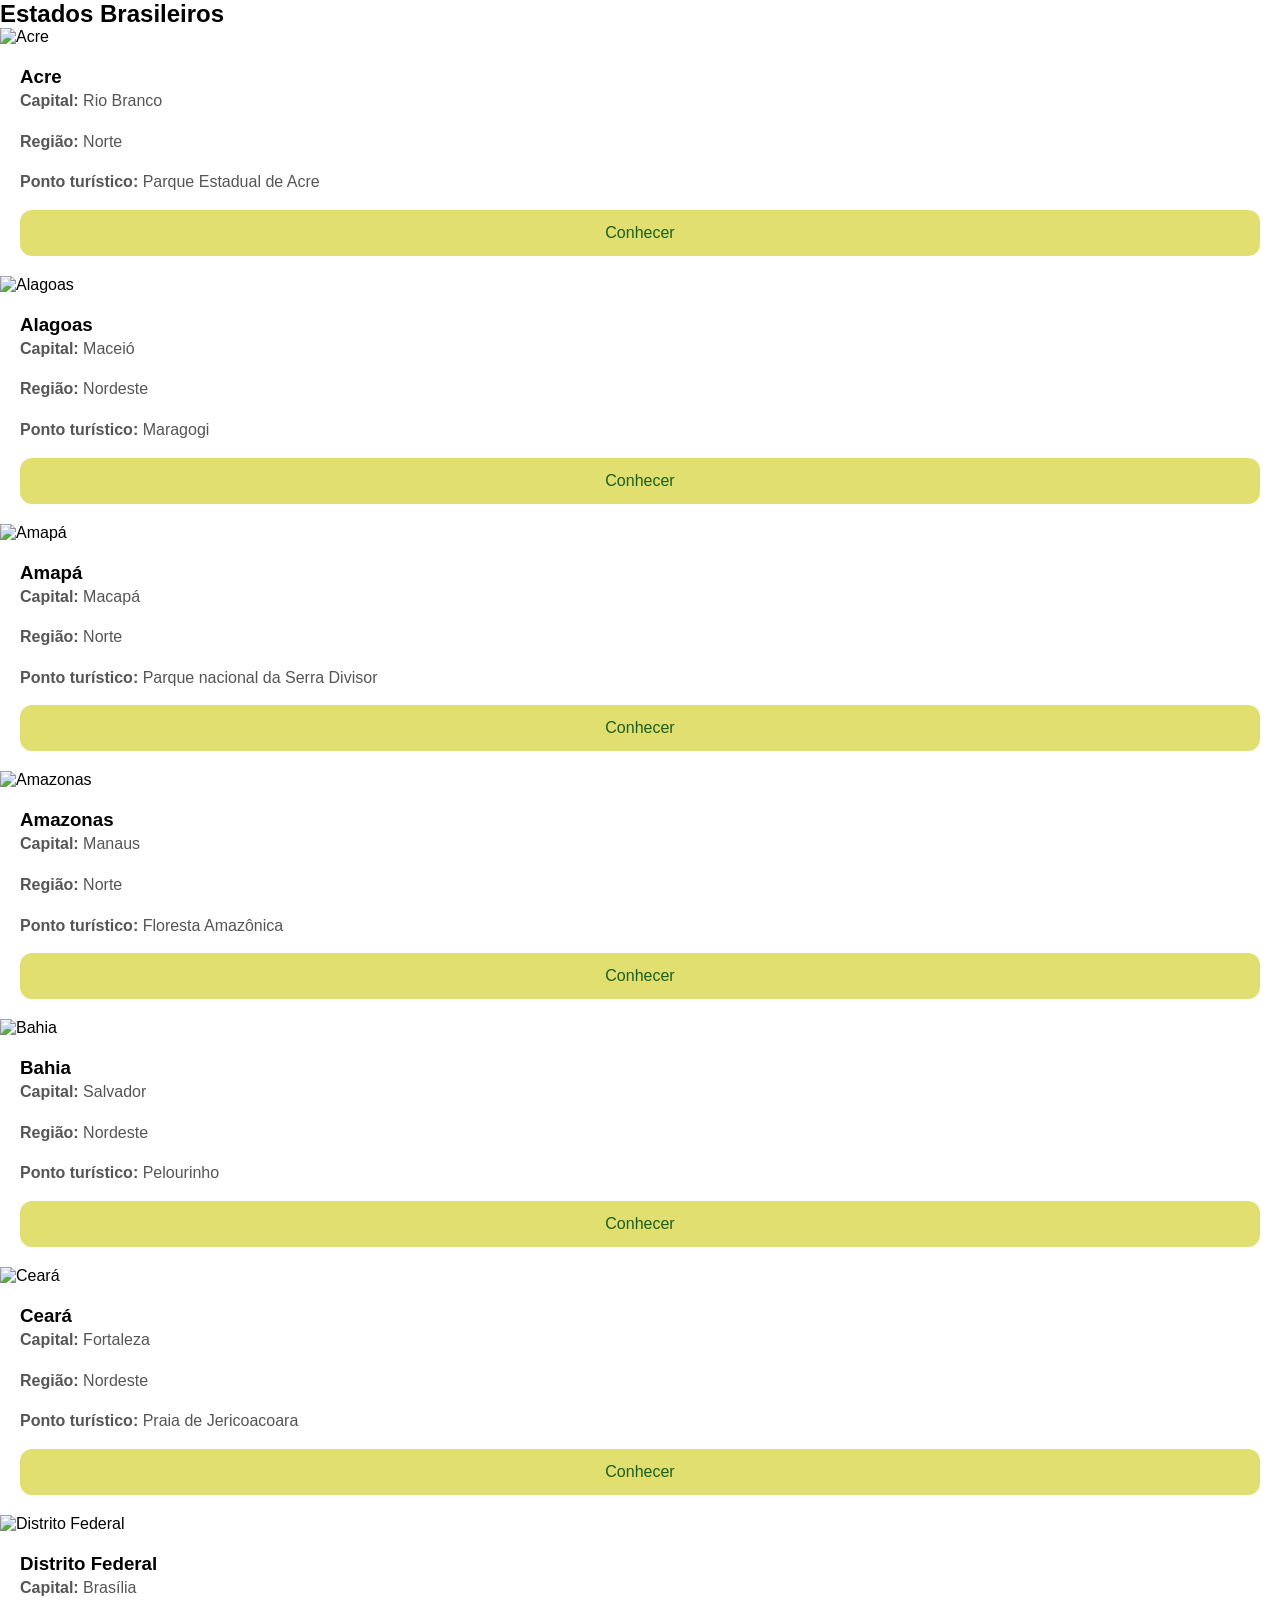
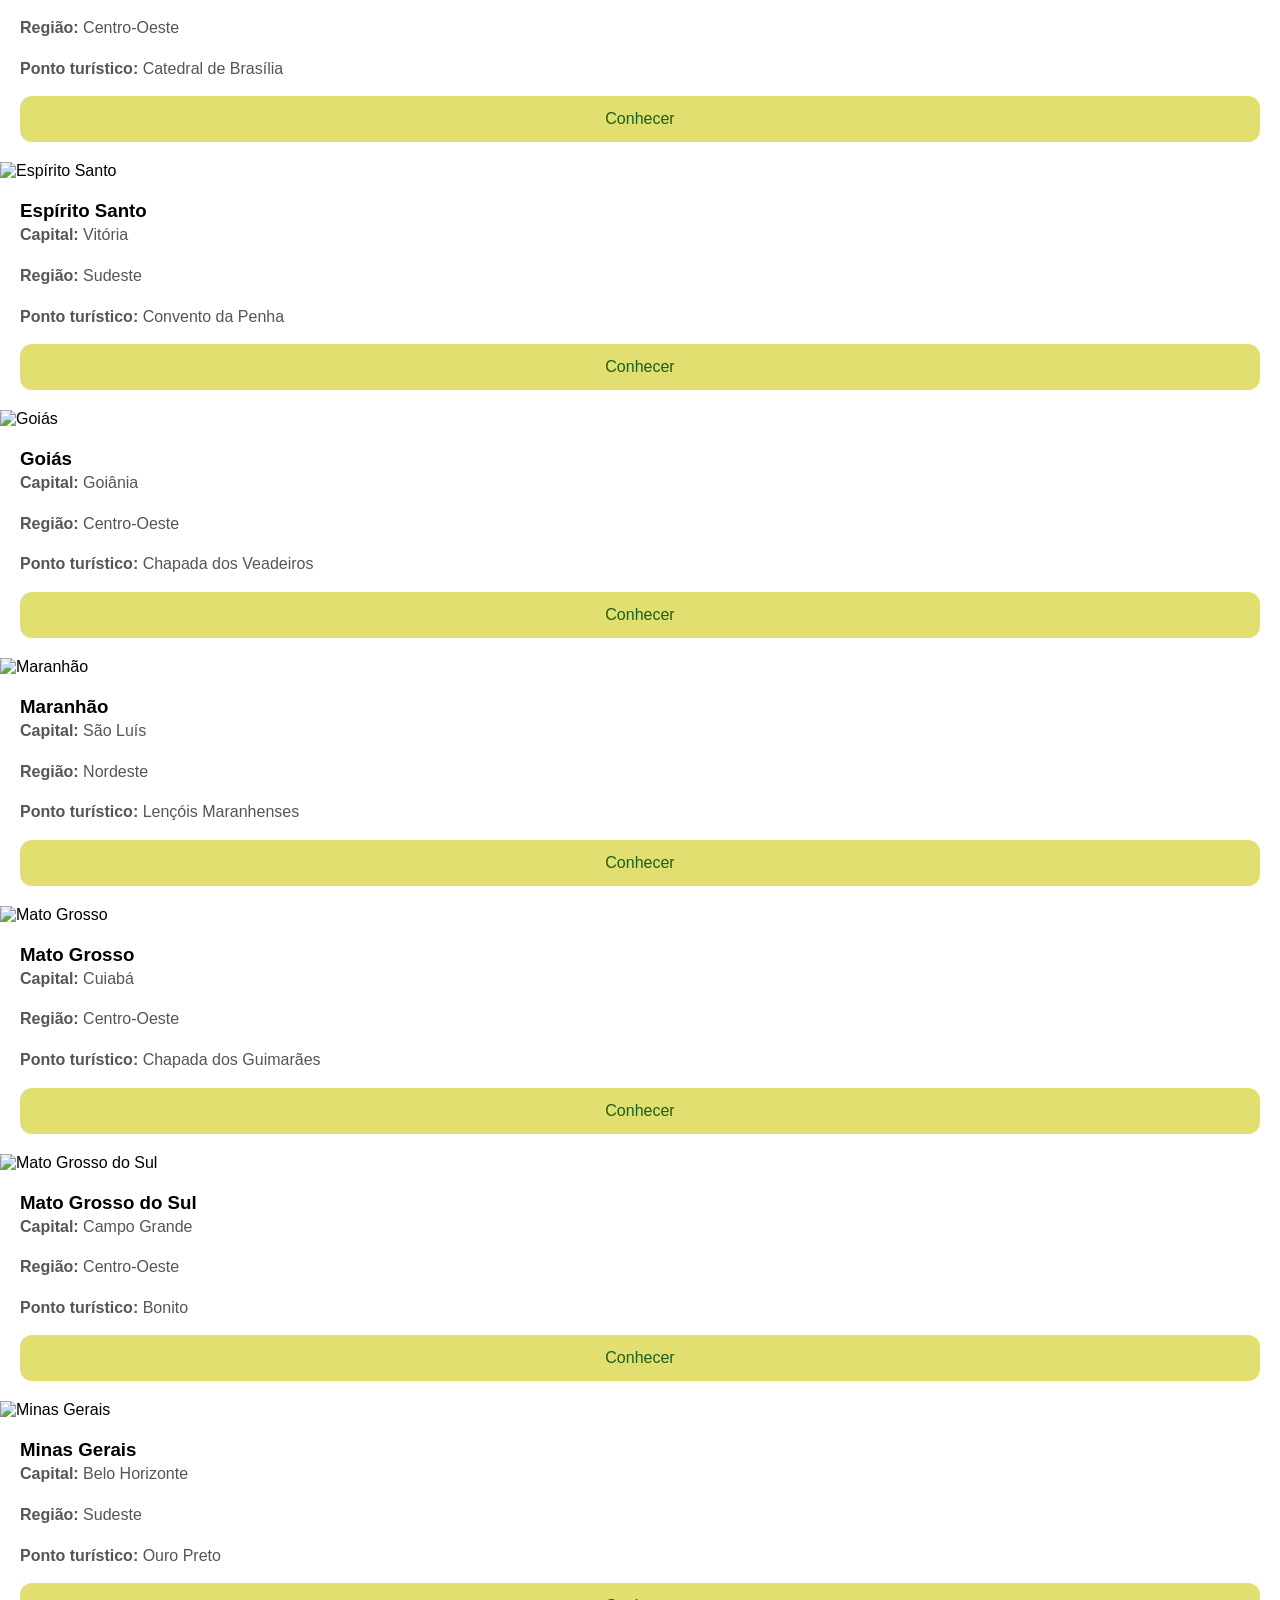
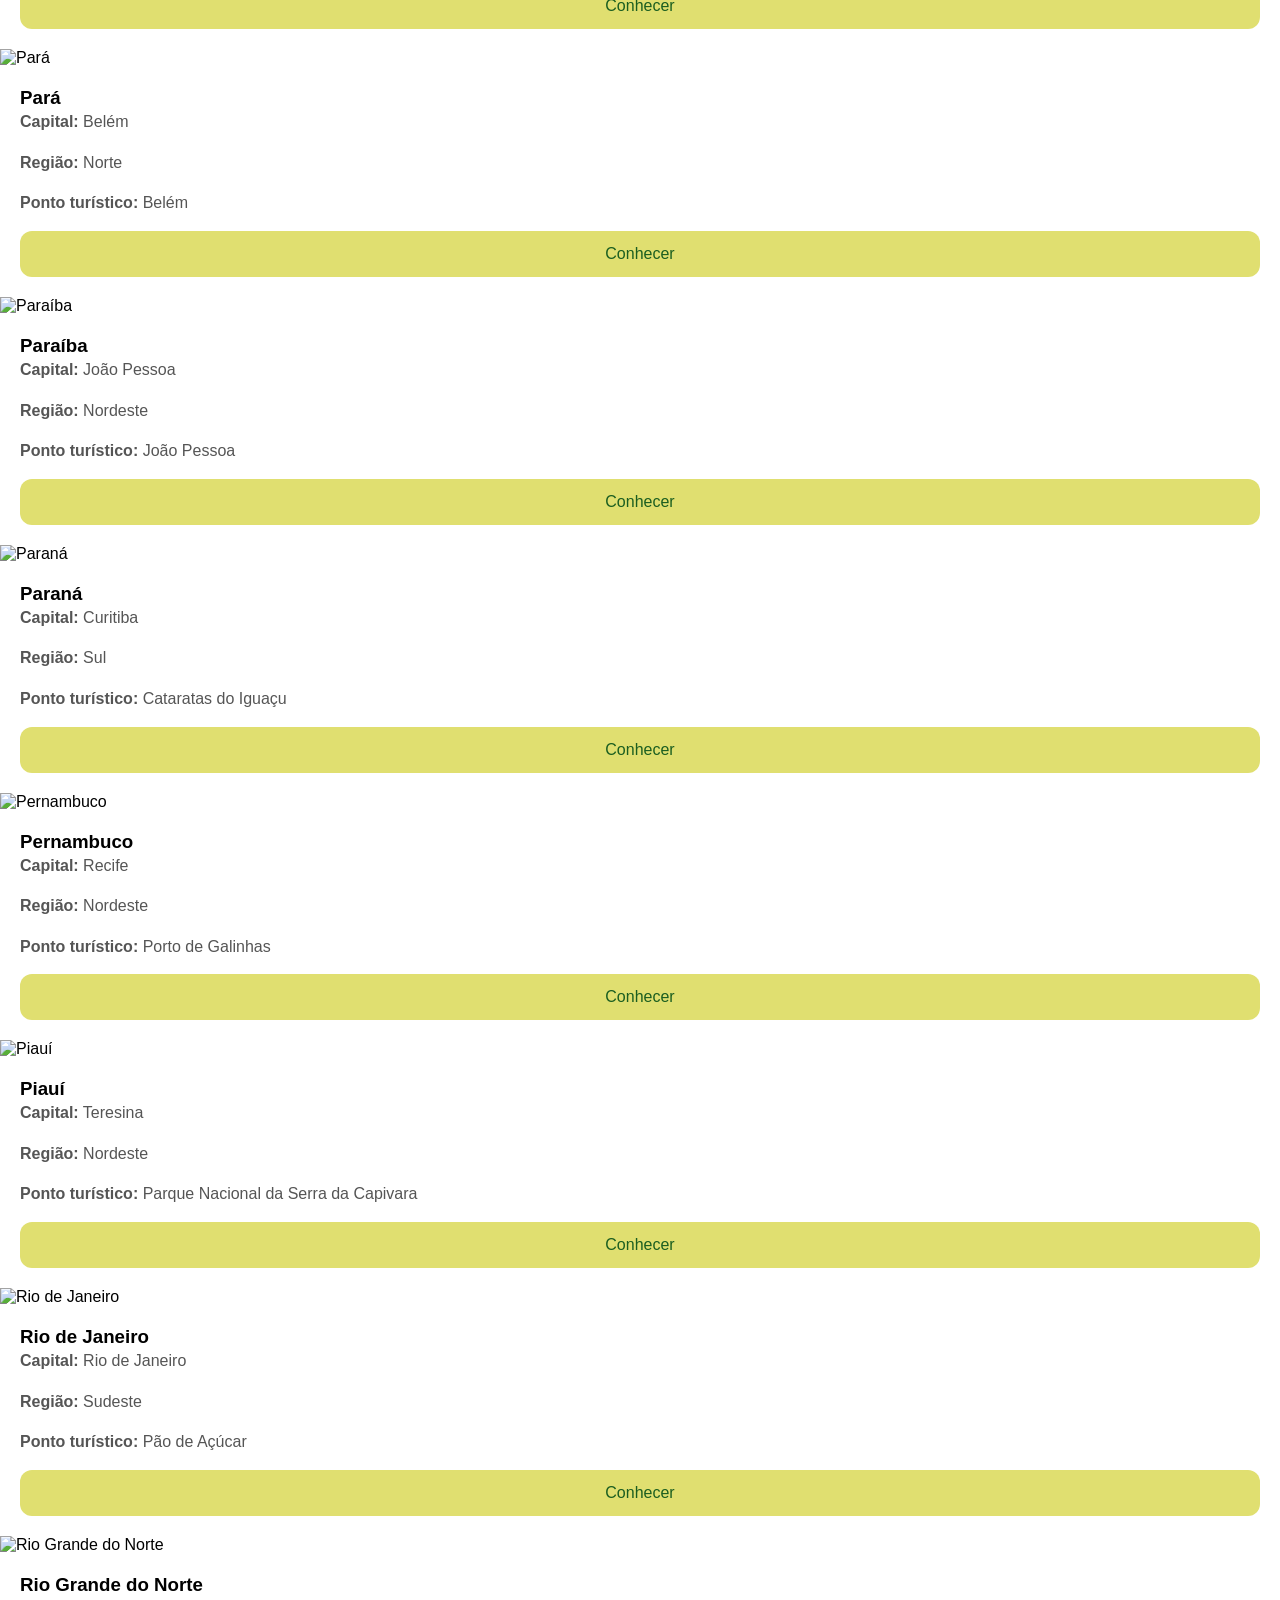
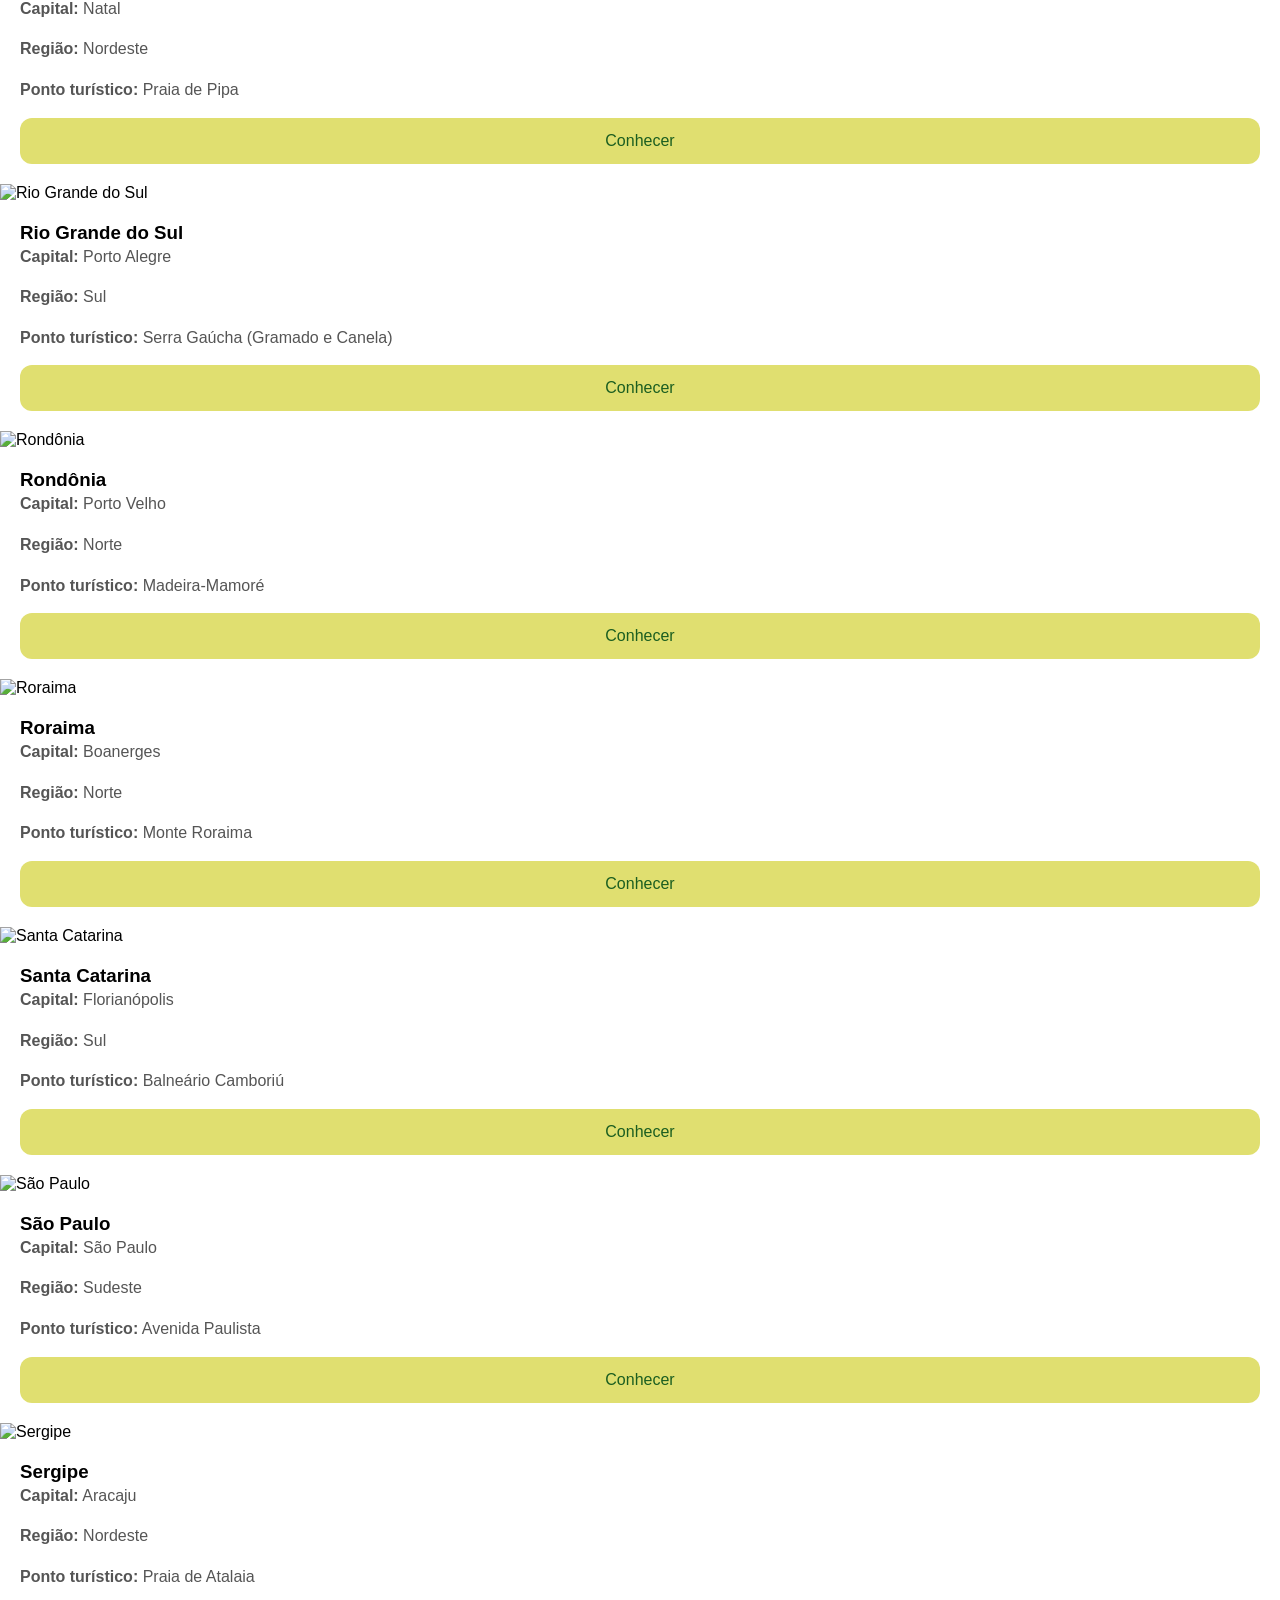
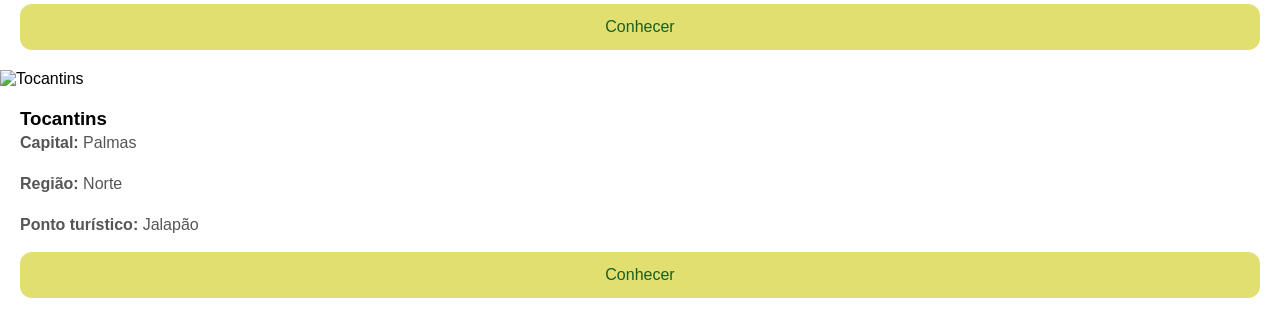
==== estados.html @ 5dcf2a31 "criando a pagina estados" ====
<!DOCTYPE html>
<html lang="pt-br">
<head>
    <meta charset="UTF-8">
    <meta name="viewport" content="width=device-width, initial-scale=1.0">
    <link rel="stylesheet" href="style.css">
    <title>Estados do Brasil</title>
</head>
<body>
    <section class="estados">

    <h2>Estados Brasileiros</h2>

    <div class="container-cards">

        <div class="card-estado">

            <img src="imagens/acre.jpg" alt="Acre">

            <div class="conteudo">

                <h3>Acre</h3>

                <p><strong>Capital:</strong> Rio Branco</p>

                <p><strong>Região:</strong> Norte</p>

                <p><strong>Ponto turístico:</strong> Parque Estadual de Acre</p>

                <button>Conhecer</button>

            </div>

        </div>

        <div class="card-estado">

            <img src="imagens/alagoas.jpg" alt="Alagoas">

            <div class="conteudo">

                <h3>Alagoas</h3>

                <p><strong>Capital:</strong> Maceió</p>

                <p><strong>Região:</strong> Nordeste</p>

                <p><strong>Ponto turístico:</strong> Maragogi</p>

                <button>Conhecer</button>

            </div>

        </div>

        <div class="card-estado">

            <img src="imagens/amapa.jpg" alt="Amapá">

            <div class="conteudo">

                <h3>Amapá</h3>

                <p><strong>Capital:</strong> Macapá</p>

                <p><strong>Região:</strong> Norte</p>

                <p><strong>Ponto turístico:</strong> Parque nacional da Serra Divisor</p>

                <button>Conhecer</button>

            </div>

        </div>

        <div class="card-estado">

            <img src="imagens/amazonas.jpg" alt="Amazonas">

            <div class="conteudo">

                <h3>Amazonas</h3>

                <p><strong>Capital:</strong> Manaus</p>

                <p><strong>Região:</strong> Norte</p>

                <p><strong>Ponto turístico:</strong> Floresta Amazônica</p>

                <button>Conhecer</button>

            </div>

        </div>

        <div class="card-estado">

            <img src="imagens/bahia.jpg" alt="Bahia">

            <div class="conteudo">

                <h3>Bahia</h3>

                <p><strong>Capital:</strong> Salvador</p>

                <p><strong>Região:</strong> Nordeste</p>

                <p><strong>Ponto turístico:</strong> Pelourinho</p>

                <button>Conhecer</button>

            </div>

        </div>

        <div class="card-estado">

            <img src="imagens/ceara.jpg" alt="Ceará">

            <div class="conteudo">

                <h3>Ceará</h3>

                <p><strong>Capital:</strong> Fortaleza</p>

                <p><strong>Região:</strong> Nordeste</p>

                <p><strong>Ponto turístico:</strong> Praia de Jericoacoara</p>

                <button>Conhecer</button>

            </div>

        </div>

        <div class="card-estado">

            <img src="imagens/distrito-federal.jpg" alt="Distrito Federal">

            <div class="conteudo">

                <h3>Distrito Federal</h3>

                <p><strong>Capital:</strong> Brasília</p>

                <p><strong>Região:</strong> Centro-Oeste</p>

                <p><strong>Ponto turístico:</strong> Catedral de Brasília</p>

                <button>Conhecer</button>

            </div>

        </div>

        <div class="card-estado">

            <img src="imagens/espirito-santo.jpg" alt="Espírito Santo">

            <div class="conteudo">

                <h3>Espírito Santo</h3>

                <p><strong>Capital:</strong> Vitória</p>

                <p><strong>Região:</strong> Sudeste</p>

                <p><strong>Ponto turístico:</strong> Convento da Penha</p>

                <button>Conhecer</button>

            </div>

        </div>

        <div class="card-estado">

            <img src="imagens/goias.jpg" alt="Goiás">

            <div class="conteudo">

                <h3>Goiás</h3>

                <p><strong>Capital:</strong> Goiânia</p>

                <p><strong>Região:</strong> Centro-Oeste</p>

                <p><strong>Ponto turístico:</strong> Chapada dos Veadeiros</p>

                <button>Conhecer</button>

            </div>

        </div>

        <div class="card-estado">

            <img src="imagens/maranhao.jpg" alt="Maranhão">

            <div class="conteudo">

                <h3>Maranhão</h3>

                <p><strong>Capital:</strong> São Luís</p>

                <p><strong>Região:</strong> Nordeste</p>

                <p><strong>Ponto turístico:</strong> Lençóis Maranhenses</p>

                <button>Conhecer</button>

            </div>

        </div>

        <div class="card-estado">

            <img src="imagens/mato-grosso.jpg" alt="Mato Grosso">

            <div class="conteudo">

                <h3>Mato Grosso</h3>

                <p><strong>Capital:</strong> Cuiabá</p>

                <p><strong>Região:</strong> Centro-Oeste</p>

                <p><strong>Ponto turístico:</strong> Chapada dos Guimarães</p>

                <button>Conhecer</button>

            </div>

        </div>

        <div class="card-estado">

            <img src="imagens/mato-grosso-do-sul.jpg" alt="Mato Grosso do Sul">

            <div class="conteudo">

                <h3>Mato Grosso do Sul</h3>

                <p><strong>Capital:</strong> Campo Grande</p>

                <p><strong>Região:</strong> Centro-Oeste</p>

                <p><strong>Ponto turístico:</strong> Bonito</p>

                <button>Conhecer</button>

            </div>

        </div>

        <div class="card-estado">

            <img src="imagens/minas-gerais.jpg" alt="Minas Gerais">

            <div class="conteudo">

                <h3>Minas Gerais</h3>

                <p><strong>Capital:</strong> Belo Horizonte</p>

                <p><strong>Região:</strong> Sudeste</p>

                <p><strong>Ponto turístico:</strong> Ouro Preto</p>

                <button>Conhecer</button>

            </div>

        </div>

        <div class="card-estado">

            <img src="imagens/para.jpg" alt="Pará">

            <div class="conteudo">

                <h3>Pará</h3>

                <p><strong>Capital:</strong> Belém</p>

                <p><strong>Região:</strong> Norte</p>

                <p><strong>Ponto turístico:</strong> Belém</p>

                <button>Conhecer</button>

            </div>

        </div>

        <div class="card-estado">

            <img src="imagens/paraiba.jpg" alt="Paraíba">

            <div class="conteudo">

                <h3>Paraíba</h3>

                <p><strong>Capital:</strong> João Pessoa</p>

                <p><strong>Região:</strong> Nordeste</p>

                <p><strong>Ponto turístico:</strong> João Pessoa</p>

                <button>Conhecer</button>

            </div>

        </div>

        <div class="card-estado">

            <img src="imagens/parana.jpg" alt="Paraná">

            <div class="conteudo">

                <h3>Paraná</h3>

                <p><strong>Capital:</strong> Curitiba</p>

                <p><strong>Região:</strong> Sul</p>

                <p><strong>Ponto turístico:</strong> Cataratas do Iguaçu</p>

                <button>Conhecer</button>

            </div>

        </div>

        <div class="card-estado">

            <img src="imagens/pernambuco.jpg" alt="Pernambuco">

            <div class="conteudo">

                <h3>Pernambuco</h3>

                <p><strong>Capital:</strong> Recife</p>

                <p><strong>Região:</strong> Nordeste</p>

                <p><strong>Ponto turístico:</strong> Porto de Galinhas</p>

                <button>Conhecer</button>

            </div>

        </div>

        <div class="card-estado">

            <img src="imagens/piaui.jpg" alt="Piauí">

            <div class="conteudo">

                <h3>Piauí</h3>

                <p><strong>Capital:</strong> Teresina</p>

                <p><strong>Região:</strong> Nordeste</p>

                <p><strong>Ponto turístico:</strong> Parque Nacional da Serra da Capivara</p>

                <button>Conhecer</button>

            </div>

        </div>

        <div class="card-estado">

            <img src="imagens/rio-de-janeiro.jpg" alt="Rio de Janeiro">

            <div class="conteudo">

                <h3>Rio de Janeiro</h3>

                <p><strong>Capital:</strong> Rio de Janeiro</p>

                <p><strong>Região:</strong> Sudeste</p>

                <p><strong>Ponto turístico:</strong> Pão de Açúcar</p>

                <button>Conhecer</button>

            </div>

        </div>

        <div class="card-estado">

            <img src="imagens/rio-grande-do-norte.jpg" alt="Rio Grande do Norte">

            <div class="conteudo">

                <h3>Rio Grande do Norte</h3>

                <p><strong>Capital:</strong> Natal</p>

                <p><strong>Região:</strong> Nordeste</p>

                <p><strong>Ponto turístico:</strong> Praia de Pipa</p>

                <button>Conhecer</button>

            </div>

        </div>

        <div class="card-estado">

            <img src="imagens/rio-grande-do-sul.jpg" alt="Rio Grande do Sul">

            <div class="conteudo">

                <h3>Rio Grande do Sul</h3>

                <p><strong>Capital:</strong> Porto Alegre</p>

                <p><strong>Região:</strong> Sul</p>

                <p><strong>Ponto turístico:</strong> Serra Gaúcha (Gramado e Canela)</p>

                <button>Conhecer</button>

            </div>

        </div>

        <div class="card-estado">

            <img src="imagens/rondonia.jpg" alt="Rondônia">

            <div class="conteudo">

                <h3>Rondônia</h3>

                <p><strong>Capital:</strong> Porto Velho</p>

                <p><strong>Região:</strong> Norte</p>

                <p><strong>Ponto turístico:</strong> Madeira-Mamoré</p>

                <button>Conhecer</button>

            </div>

        </div>

        <div class="card-estado">

            <img src="imagens/roraima.jpg" alt="Roraima">

            <div class="conteudo">

                <h3>Roraima</h3>

                <p><strong>Capital:</strong> Boanerges</p>

                <p><strong>Região:</strong> Norte</p>

                <p><strong>Ponto turístico:</strong> Monte Roraima</p>

                <button>Conhecer</button>

            </div>

        </div>

        <div class="card-estado">

            <img src="imagens/santa-catarina.jpg" alt="Santa Catarina">

            <div class="conteudo">

                <h3>Santa Catarina</h3>

                <p><strong>Capital:</strong> Florianópolis</p>

                <p><strong>Região:</strong> Sul</p>

                <p><strong>Ponto turístico:</strong> Balneário Camboriú</p>

                <button>Conhecer</button>

            </div>

        </div>

        <div class="card-estado">

            <img src="imagens/sao-paulo.jpg" alt="São Paulo">

            <div class="conteudo">

                <h3>São Paulo</h3>

                <p><strong>Capital:</strong> São Paulo</p>

                <p><strong>Região:</strong> Sudeste</p>

                <p><strong>Ponto turístico:</strong> Avenida Paulista</p>

                <button>Conhecer</button>

            </div>

        </div>

        <div class="card-estado">

            <img src="imagens/sergipe.jpg" alt="Sergipe">

            <div class="conteudo">

                <h3>Sergipe</h3>

                <p><strong>Capital:</strong> Aracaju</p>

                <p><strong>Região:</strong> Nordeste</p>

                <p><strong>Ponto turístico:</strong> Praia de Atalaia</p>

                <button>Conhecer</button>

            </div>

        </div>

        <div class="card-estado">

            <img src="imagens/tocantins.jpg" alt="Tocantins">

            <div class="conteudo">

                <h3>Tocantins</h3>

                <p><strong>Capital:</strong> Palmas</p>

                <p><strong>Região:</strong> Norte</p>

                <p><strong>Ponto turístico:</strong> Jalapão</p>

                <button>Conhecer</button>

            </div>

        </div>
    </div>

</section>
</body>
</html>
---- style.css ----
*{
    margin:0;
    padding:0;
    box-sizing:border-box;
    font-family:Arial, Helvetica, sans-serif;
}

header{
    display: flex;
    flex-direction: row;
    align-items: center;
    justify-content: space-around;
    padding: 24px;
    background-color: #2E7D32;
    color: white;
}

.logo img{
    width: 72px;
    height: auto;
}

.menu a{
    color: white;
    text-decoration: none;
    margin: 0 15px;
    font-size: 18px;
}

.texto-inicial{
    text-align:center;
    margin: 40px 0;
    background-color:#e0df70;
    padding: 100px;
    margin-top: 10px;
    color:#2E7D32;
}

.texto-regiao{
    text-align:center;
    font-size:40px;
    color:#377be0;
    margin-bottom:40px;
}



.container-cards-regiao{
    display: flex;
    gap: 30px;
    justify-content: center;
    margin: 20px;
    background-color:#377be0;
}

.card-regiao{
    width:320px;
    background:#fff;
    border-radius:20px;
    overflow:hidden;
    box-shadow:0 8px 20px rgba(0,0,0,.15);
    
    transition:.3s;
}

.card-regiao:hover{
    transform:translateY(-8px);
    box-shadow:0 15px 35px rgba(0,0,0,.25);
}

.card-regiao img{
    width:100%;
    height:220px;
    object-fit:cover;
}

.conteudo{
    padding:20px;
}

.conteudo h2{
    margin-bottom:15px;
    color:#1b5e20;
}

.conteudo p{
    color:#555;
    line-height:1.6;
    margin-bottom:15px;
}

.conteudo span{
    display:block;
    margin-bottom:20px;
    font-weight:bold;
    color:#2e7d32;
}

.conteudo button{
    width:100%;
    padding:14px;

    border:none;
    border-radius:12px;

    background:#e0df70;
    color:#1b5e20;

    font-size:16px;
    cursor:pointer;

    transition:.3s;
}

.conteudo button:hover{
    background:#1b5e20;
}

.por-que-conhecer{
    width:90%;
    margin: auto;
    padding:30px 0;
    background-color:#49aa3c;
    border-radius:15px;
    text-align:center;
    color:white;
    
}

footer.rodape-inicial{
    background-color:#e0df70;
    color:#1b5e20;
    text-align:center;
    padding:20px 0;
    margin-top:40px;
}
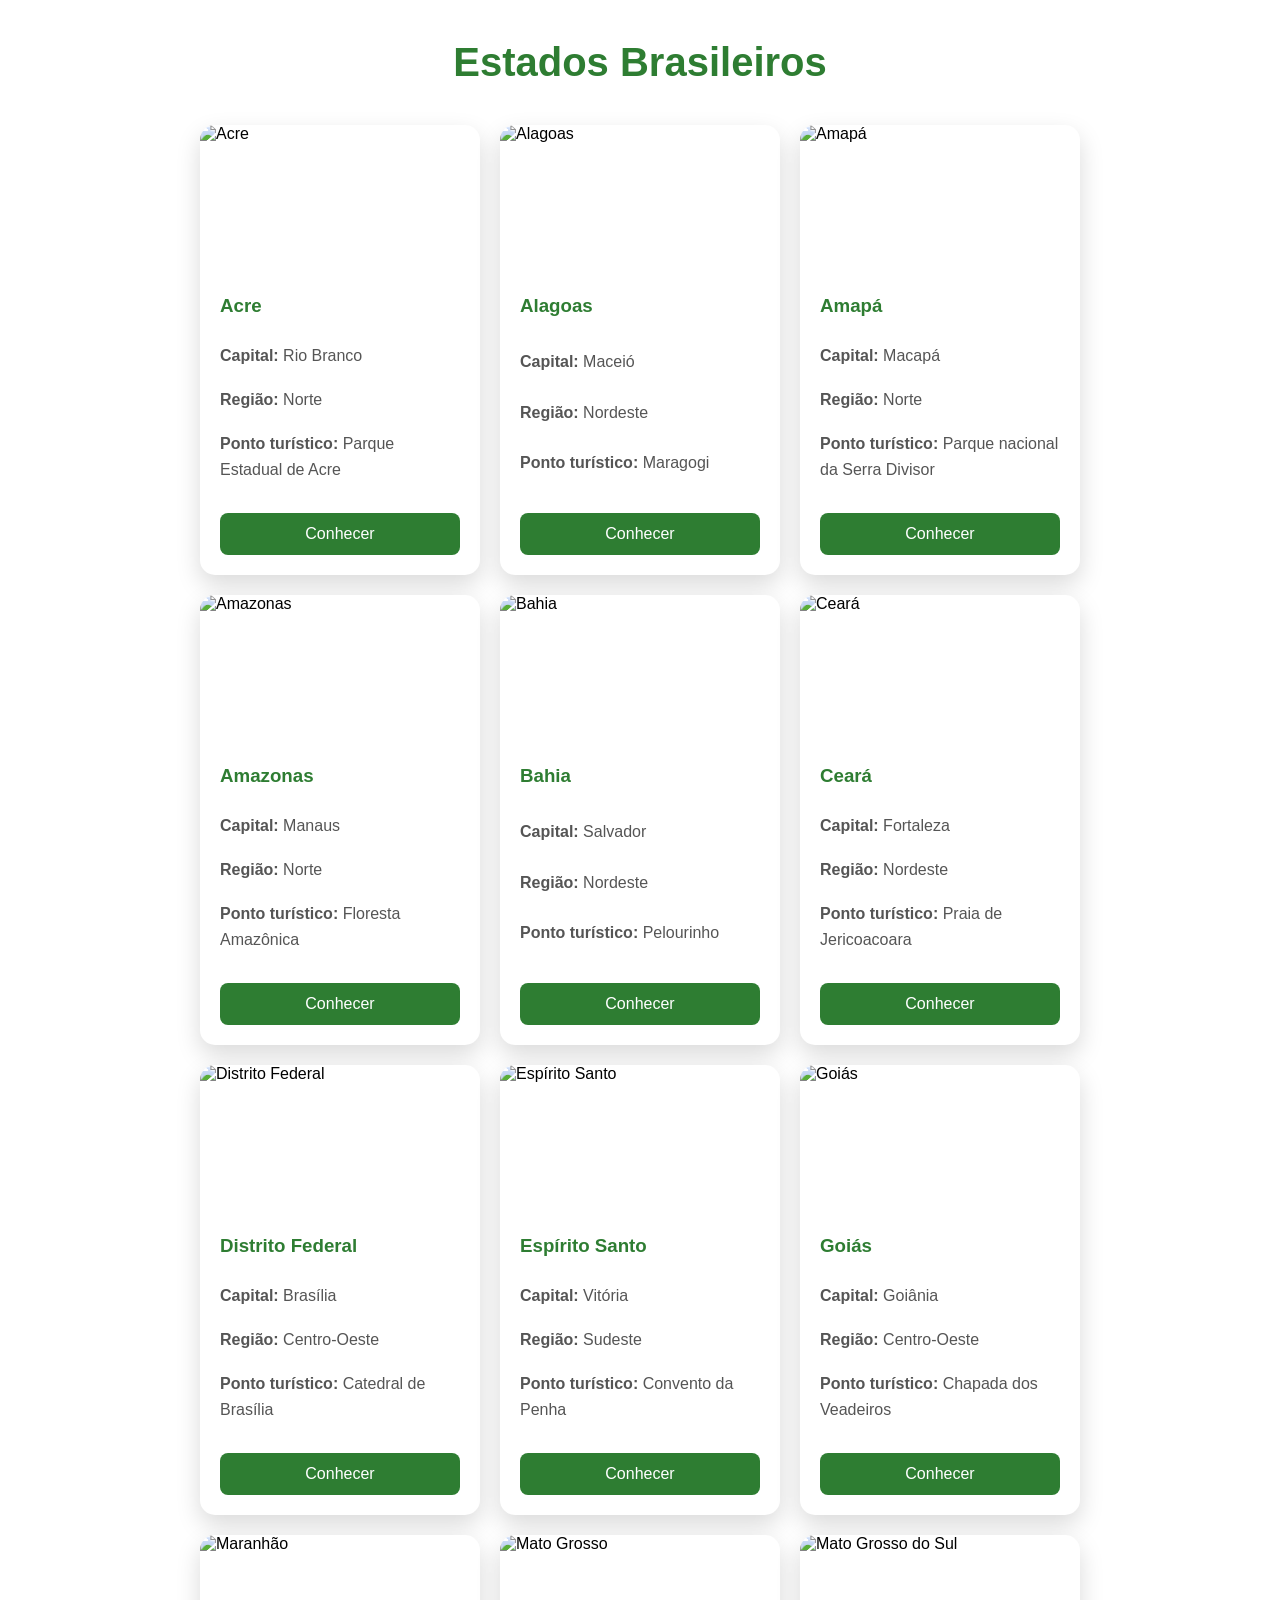
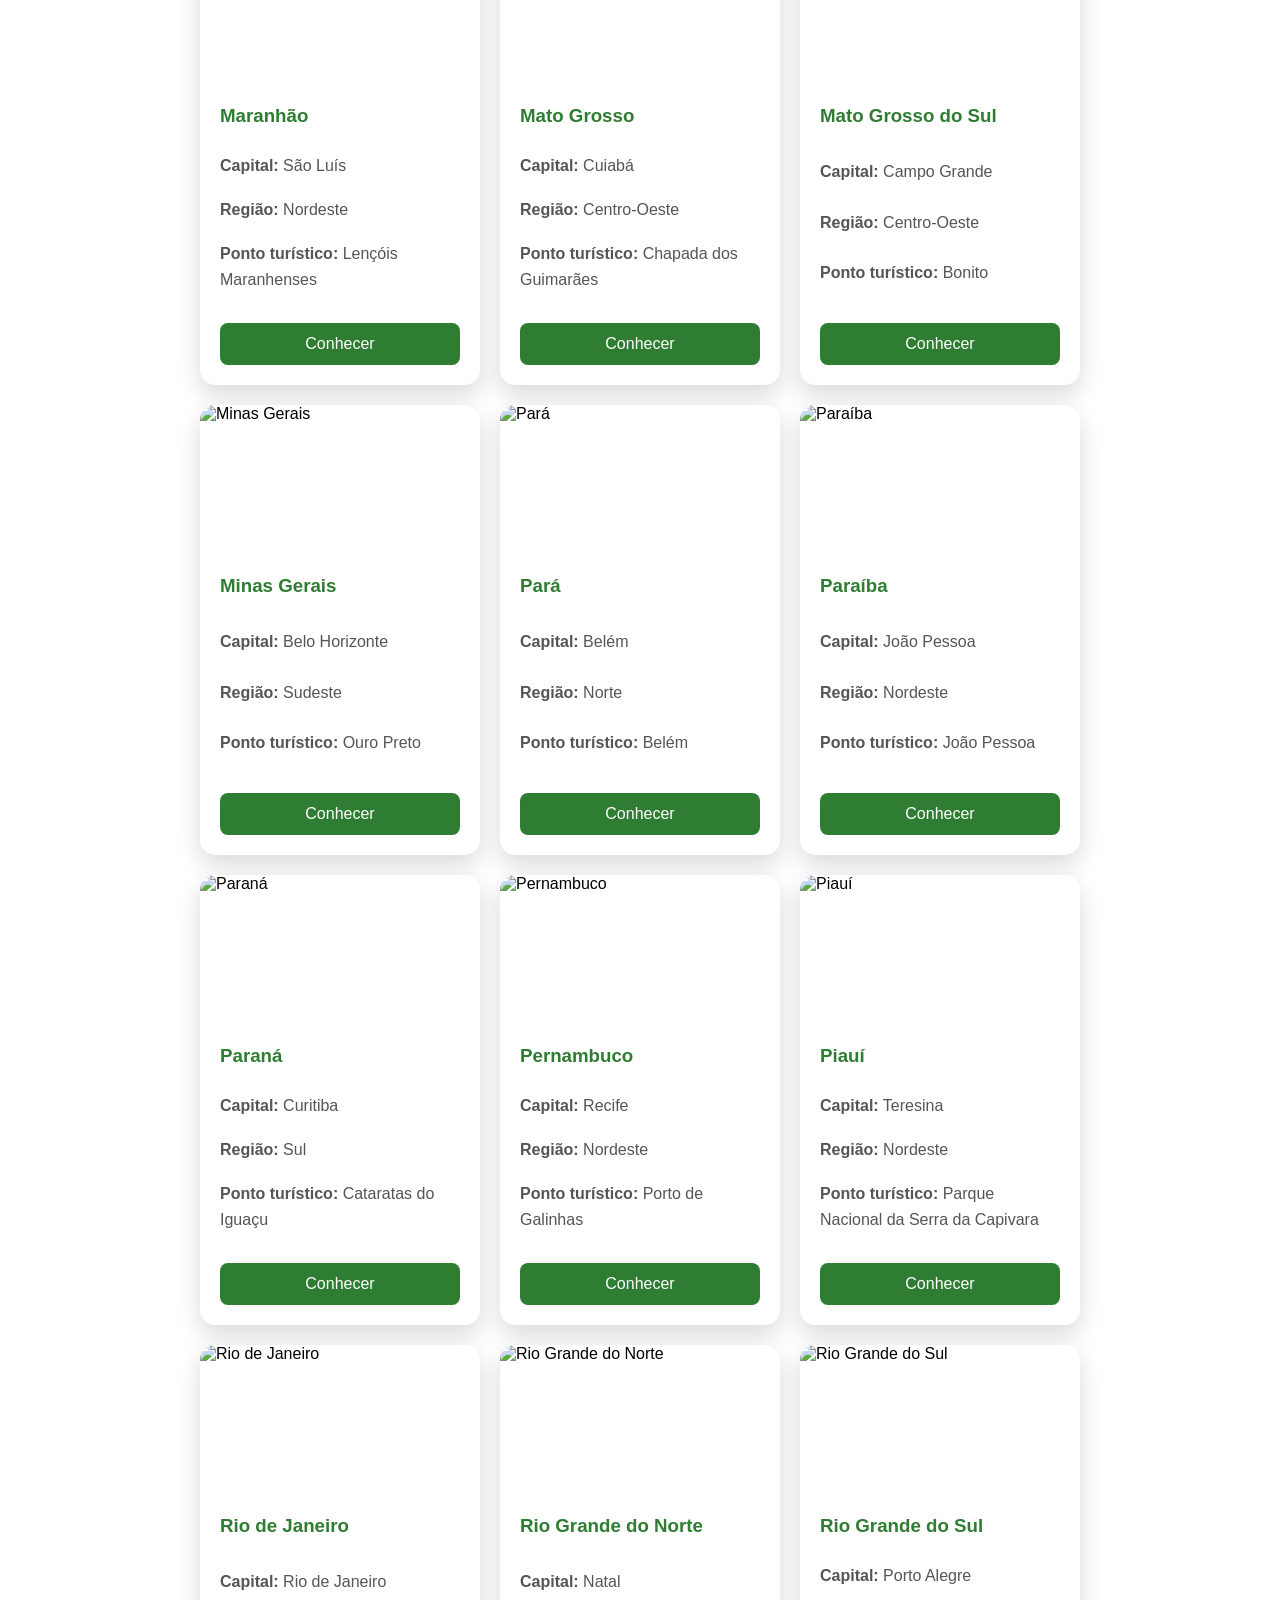
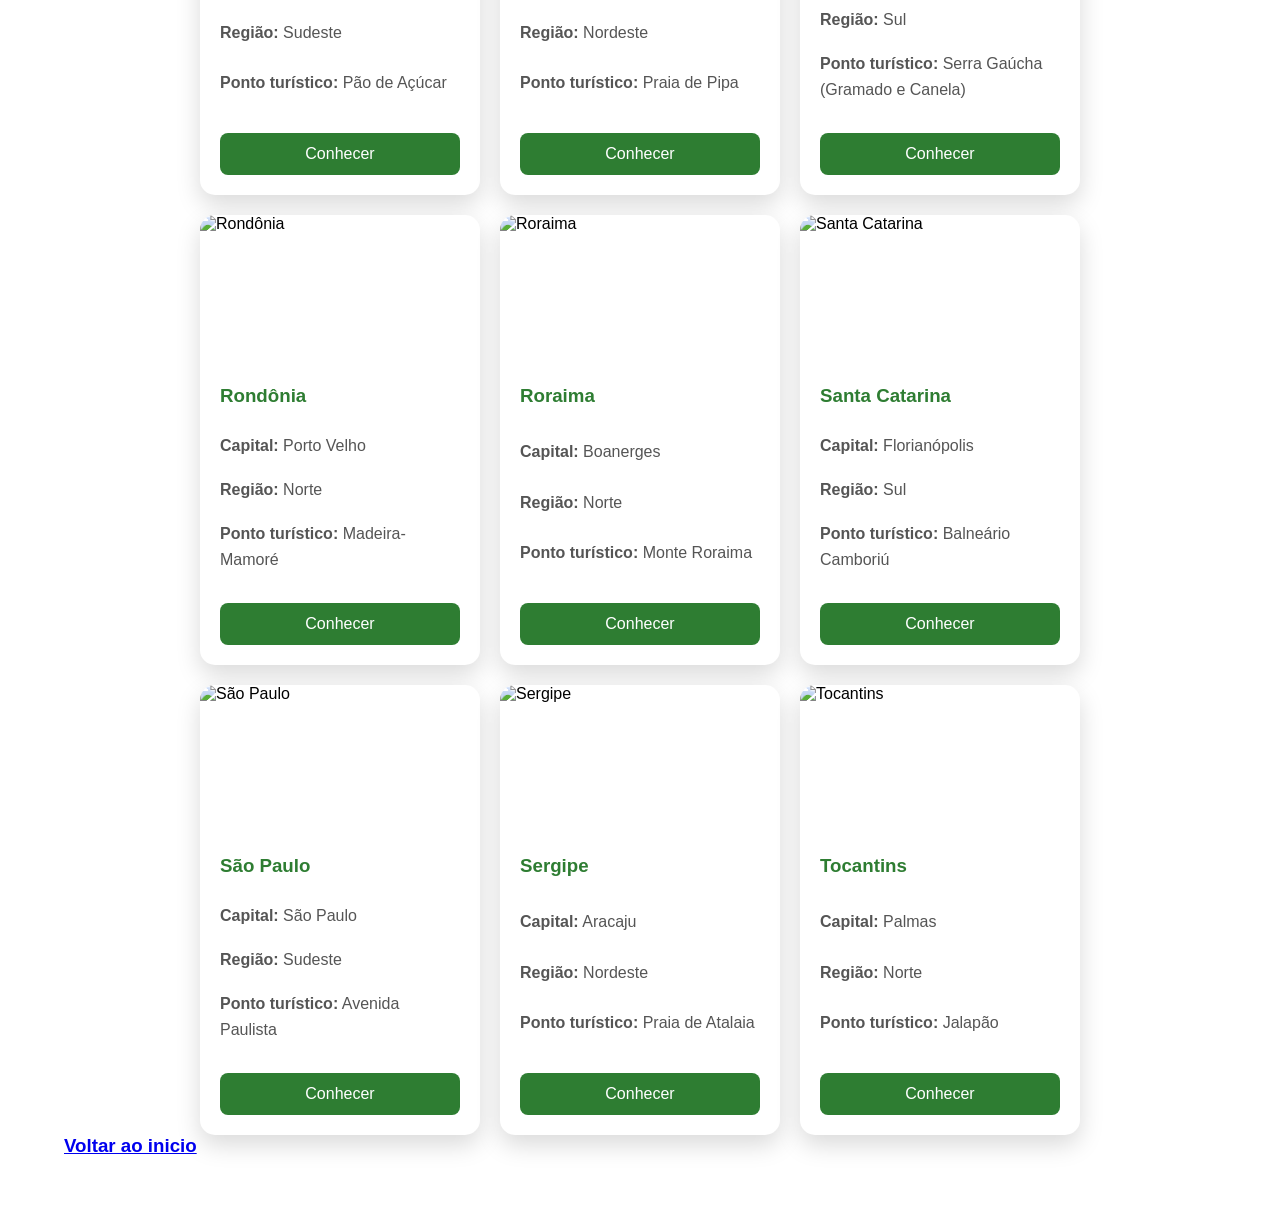
==== commit a94b313d: "atualizando a pagina estados" ====
--- a/estados.html
+++ b/estados.html
@@ -554,6 +554,10 @@
         </div>
     </div>
 
+    <h3>
+        <a href="index.html">Voltar ao inicio</a><br><br>
+    </h3>
+
 </section>
 </body>
 </html>
--- a/style.css
+++ b/style.css
@@ -133,4 +133,113 @@
     text-align:center;
     padding:20px 0;
     margin-top:40px;
+}
+
+.estados{
+    width: 90%;
+    margin: auto;
+    padding: 40px 0;
+}
+
+
+
+.estados h2{
+
+    text-align:center;
+    font-size:40px;
+    color:#2E7D32;
+    margin-bottom:40px;
+
+}
+
+.container-cards{
+    display: flex;
+    flex-wrap: wrap;
+    gap: 20px;
+    justify-content: center;
+
+}
+
+.card-estado{
+
+    background: white;
+    border-radius: 15px;
+    overflow: hidden;
+    box-shadow: 0 10px 25px rgba(0,0,0,.15);
+    transition: .3s;
+    display: flex;
+    flex-direction: column;
+    height: 450px;
+    width: 280px;
+
+}
+
+.card-estado:hover{
+
+    transform:translateY(-8px);
+
+}
+
+.card-estado img{
+
+    width:100%;
+
+    height:150px;
+
+    object-fit:cover;
+
+}
+
+.conteudo{
+
+    display: flex;
+    flex-direction: column;
+    justify-content: space-between;
+    flex: 1;
+    padding: 20px
+
+}
+
+.conteudo h3{
+
+    color:#2E7D32;
+
+    margin-bottom:15px;
+
+}
+
+.conteudo p{
+
+    margin:8px 0;
+
+    color:#555;
+
+}
+
+.card-estado button{
+
+    margin-top:20px;
+
+    width:100%;
+
+    padding:12px;
+
+    border:none;
+
+    border-radius:8px;
+
+    background:#2E7D32;
+
+    color:white;
+
+    cursor:pointer;
+
+    transition:.3s;
+
+}
+
+.card-estado button:hover{
+
+    background:#1B5E20;
+
 }
